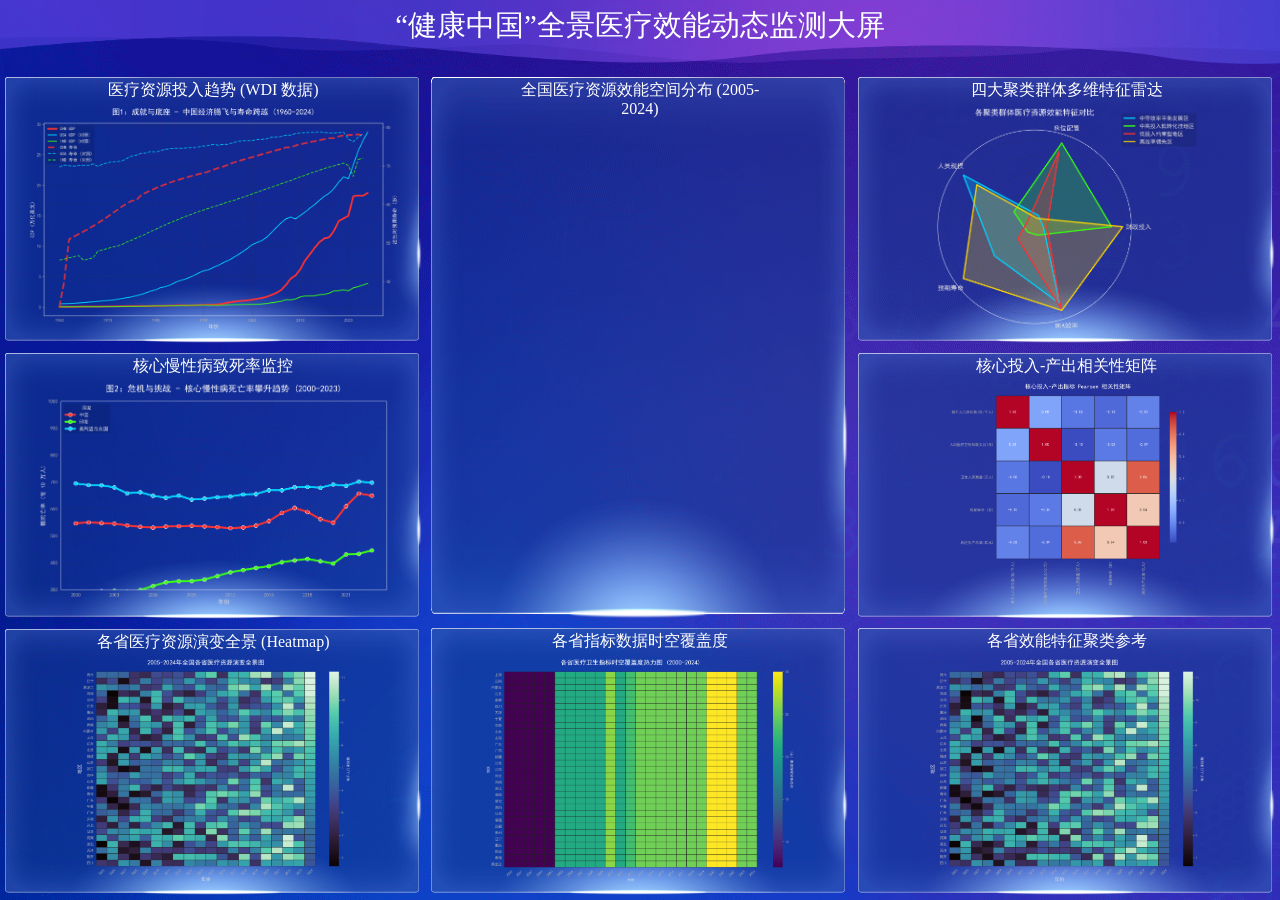
==== dashboard.html @ 5d28022f "Update dashboard.html" ====
<!DOCTYPE html>
<html>
<head>
    <meta charset="UTF-8">
    <link rel="stylesheet" href="style.css">
    <title>“健康中国”全景医疗效能动态监测大屏</title>
    <style>
        /* 增加全局样式，确保图片和地图在框内居中并自适应 */
        .chart {
            display: flex;
            justify-content: center;
            align-items: center;
            overflow: hidden;
        }
        .chart img {
            max-width: 95%;
            max-height: 95%;
            object-fit: contain;
        }
        iframe {
            width: 100%;
            height: 100%;
            border: none;
        }
    </style>
</head>
<body class="fill-parent"
	dg-chart-auto-resize="true"
	dg-chart-options="{title:{show:false},legend:{top:0},grid:{top:25}}"
	dg-chart-theme="{color:'#F0F0F0',actualBackgroundColor:'#33179d'}">

<div class="head">
    <div class="title"><label>“健康中国”全景医疗效能动态监测大屏</label></div>
</div>

<div class="content">
    <div class="layout layout-left-top">
		<div class="panel border-all">
			<div class="title"><label>医疗资源投入趋势 (WDI 数据)</label></div>
			<div class="chart">
                <img src="images/picture1_achievement_foundation_final.png" alt="资源投入趋势">
            </div>
			<div class="border-foot"></div>
		</div>
	</div>

    <div class="layout layout-left-center">
		<div class="panel border-all">
			<div class="title"><label>核心慢性病致死率监控</label></div>
			<div class="chart">
                <img src="images/picture2_final.png" alt="慢病监控">
            </div>
			<div class="border-foot"></div>
		</div>
	</div>

    <div class="layout layout-left-bottom">
		<div class="panel border-all">
			<div class="title"><label>各省医疗资源演变全景 (Heatmap)</label></div>
			<div class="chart">
                <img src="images/medical_resource_heatmap.png" alt="资源演变热力图">
            </div>
			<div class="border-foot"></div>
		</div>
	</div>
    
    <div class="layout layout-center-top">
		<div class="panel border-all">
			<div class="title"><label>全国医疗资源效能空间分布 (2005-2024)</label></div>
			<div class="chart" style="padding: 0;">
                <iframe src="Chart3_Dynamic_Resource_Map.html" scrolling="no"></iframe>
            </div>
			<div class="border-foot"></div>
		</div>
	</div>
    
    <div class="layout layout-center-bottom">
		<div class="panel border-all">
			<div class="title"><label>各省指标数据时空覆盖度</label></div>
			<div class="chart">
                <img src="images/Data_Availability_Heatmap.png" alt="数据覆盖度">
            </div>
			<div class="border-foot"></div>
		</div>
	</div>

    <div class="layout layout-right-top">
		<div class="panel border-all">
			<div class="title"><label>四大聚类群体多维特征雷达</label></div>
			<div class="chart">
                <img src="images/Chart5_cluster_radar_colored.png" alt="聚类特征雷达图">
            </div>
			<div class="border-foot"></div>
		</div>
	</div>

    <div class="layout layout-right-center">
		<div class="panel border-all">
			<div class="title"><label>核心投入-产出相关性矩阵</label></div>
			<div class="chart">
                <img src="images/Pearson_Correlation_Matrix.png" alt="相关性矩阵">
            </div>
			<div class="border-foot"></div>
		</div>
	</div>

    <div class="layout layout-right-bottom">
		<div class="panel border-all">
			<div class="title"><label>各省效能特征聚类参考</label></div>
			<div class="chart">
                <img src="images/medical_resource_heatmap.png" alt="区域预警参考">
            </div>
			<div class="border-foot"></div>
		</div>
	</div>
</div>

</body>
</html>
---- style.css ----
@charset "UTF-8";

.chart:empty{
	border: 1px dashed;
	box-sizing: border-box;
	-moz-box-sizing: border-box;
	-webkit-box-sizing: border-box;
	opacity: 0.3;
}
.chart:empty::after{
	content: "图表";
	position: absolute;
	top: 50%;
	left: 50%;
	margin-top: -1rem;
	margin-left: -1rem;
}

body{
	color: #FFF;
    background: url(images/bg.png);
    margin: 0 0;
    padding: 0 0;
}
.fill-parent{
	position: absolute;
	top: 0;
	right: 0;
	bottom: 0;
	left: 0;
}
.head{
    height: 4rem;
    background: url(images/t_header.png);
    background-size: 100% 100%;
}
.head .title{
	font-size: 1.8rem;
	text-align: center;
	padding-top: 0.2em;
}
.content{
	position: absolute;
	top: 4.5rem;
	right: 0;
	bottom: 0;
	left: 0;
}
.layout{
	position: absolute;
	width: 33.33%;
}
.layout-left-top{
	left: 0;
	top: 0;
	height: 33.33%;
}
.layout-left-center{
	left: 0;
	top: 33.33%;
	height: 33.33%;
}
.layout-left-bottom{
	left: 0;
	top: 66.66%;
	height: 33.33%;
}
.layout-center-top{
	top: 0;
	left: 33.33%;
	right: 66.6%;
	height: 66.6%;
}
.layout-center-bottom{
	top: 66.6%;
	left:33.33%;
	right: 66.6%;
	bottom: 0;
}
.layout-right-top{
	top: 0;
	right: 0;
	height: 33.3%;
}
.layout-right-center{
	top: 33.3%;
	right: 0;
	height: 33.3%;
}
.layout-right-bottom{
	top: 66.6%;
	right: 0;
	bottom: 0;
}
.panel{
	position: absolute;
	left: 0.3rem;
	top: 0.3rem;
	right: 0.3rem;
	bottom: 0.3em;
    background: url(images/t_bg.png);
    background-size: 100% 100%;
}
.panel.border-left-top:before,
.panel.border-all:before{
	/*
	position: absolute;
    width: 1rem;
    height: 1rem;
    content: "";
    border-top: 6px solid #4788fb;
    border-left: 6px solid #4788fb;
    left: -3px;
    top: -3px;
    */
}
.panel.border-right-top:after,
.panel.border-all:after{
	/*
	position: absolute;
    width: 1rem;
    height: 1rem;
    content: "";
    border-top: 6px solid #4788fb;
    border-right: 6px solid #4788fb;
    right: -3px;
    top: -3px;
    */
}
.panel.border-left-bottom .border-foot:before,
.panel.border-all .border-foot:before{
	/*
	position: absolute;
    width: 1rem;
    height: 1rem;
    content: "";
    border-bottom: 6px solid #4788fb;
    border-left: 6px solid #4788fb;
    left: -3px;
    bottom: -3px;
    */
}
.panel.border-right-bottom .border-foot:after,
.panel.border-all .border-foot:after{
	/*
	position: absolute;
    width: 1rem;
    height: 1rem;
    content: "";
    border-bottom: 6px solid #4788fb;
    border-right: 6px solid #4788fb;
    right: -3px;
    bottom: -3px;
    */
}
.panel > .title{
	position: absolute;
	top: 0.2rem;
	right: 20%;
	left: 20%;
	line-height: 1.2rem;
	font-size: 1rem;
    text-align: center;
    color: #fff;
}
.panel .chart{
	position: absolute;
	top: 1.4rem;
	right: 0.3rem;
	bottom: 0.3rem;
	left: 0.3rem;
}
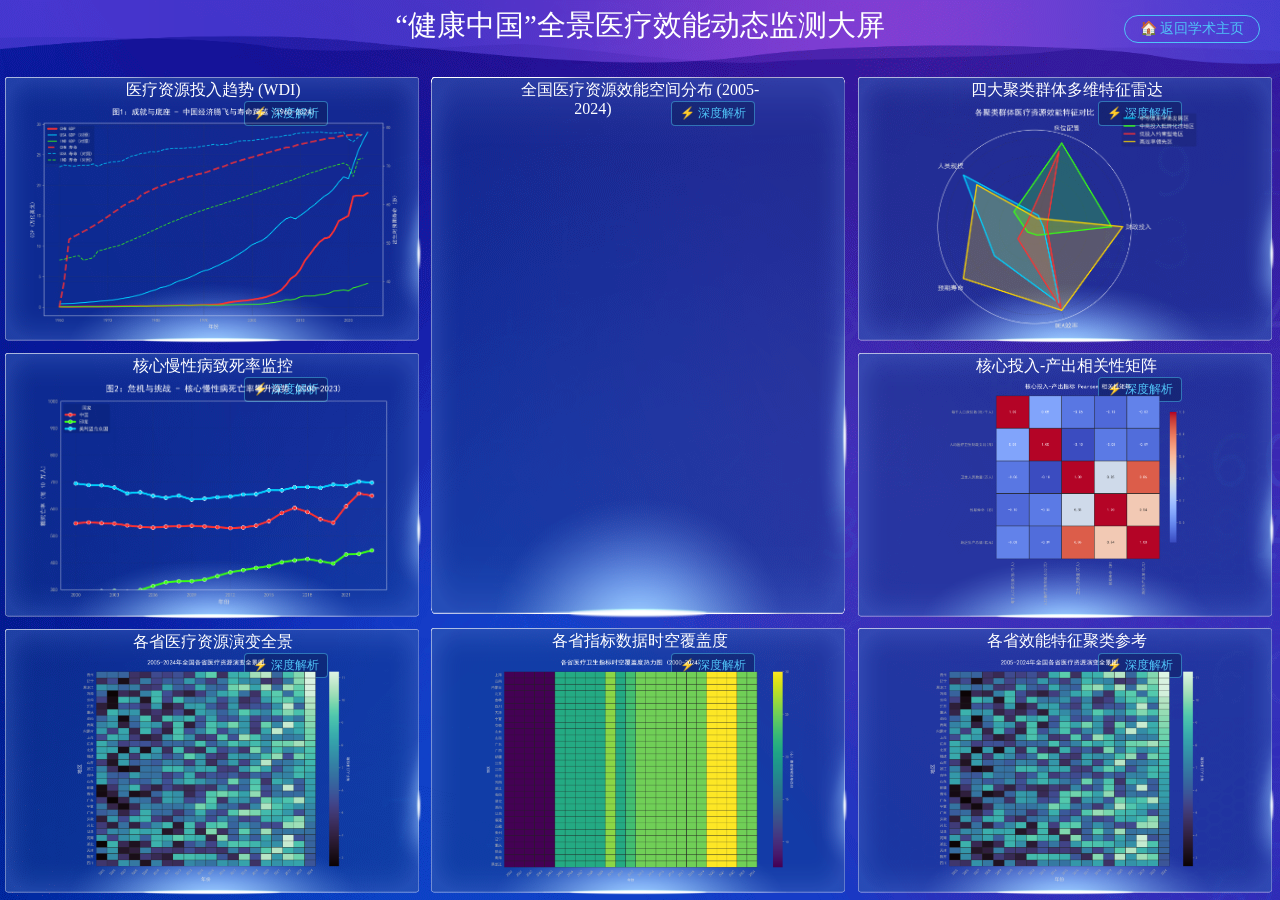
==== commit 7f7025f0: "Update dashboard.html" ====
--- a/dashboard.html
+++ b/dashboard.html
@@ -5,6 +5,16 @@
     <link rel="stylesheet" href="style.css">
     <title>“健康中国”全景医疗效能动态监测大屏</title>
     <style>
+        /* 隐藏网页默认滚动条，大屏录制更纯粹 */
+        ::-webkit-scrollbar {
+            width: 0px;
+            background: transparent;
+        }
+        body {
+            -ms-overflow-style: none;  /* IE and Edge */
+            scrollbar-width: none;  /* Firefox */
+        }
+
         /* 增加全局样式，确保图片和地图在框内居中并自适应 */
         .chart {
             display: flex;
@@ -21,6 +31,46 @@
             width: 100%;
             height: 100%;
             border: none;
+            outline: none;
+        }
+
+        /* 🌟 核心升级：大屏内部的下钻小按钮 */
+        .drill-btn {
+            float: right;
+            font-size: 12px;
+            color: #4fc3f7;
+            text-decoration: none;
+            border: 1px solid rgba(79, 195, 247, 0.5);
+            padding: 2px 8px;
+            border-radius: 4px;
+            background: rgba(11, 28, 87, 0.5);
+            transition: all 0.3s;
+            margin-top: 2px;
+            margin-right: 10px;
+        }
+        .drill-btn:hover {
+            background: #4fc3f7;
+            color: #0b1c57;
+            box-shadow: 0 0 10px #4fc3f7;
+        }
+
+        /* 右上角返回主页按钮 */
+        .home-btn {
+            position: absolute;
+            right: 20px;
+            top: 15px;
+            color: #4fc3f7;
+            text-decoration: none;
+            font-size: 14px;
+            border: 1px solid #4fc3f7;
+            padding: 4px 15px;
+            border-radius: 20px;
+            transition: 0.3s;
+        }
+        .home-btn:hover {
+            background: #4fc3f7;
+            color: #0b1c57;
+            box-shadow: 0 0 15px rgba(79, 195, 247, 0.6);
         }
     </style>
 </head>
@@ -30,13 +80,19 @@
 	dg-chart-theme="{color:'#F0F0F0',actualBackgroundColor:'#33179d'}">
 
 <div class="head">
-    <div class="title"><label>“健康中国”全景医疗效能动态监测大屏</label></div>
+    <div class="title">
+        <label>“健康中国”全景医疗效能动态监测大屏</label>
+        <a href="index.html" class="home-btn">🏠 返回学术主页</a>
+    </div>
 </div>
 
 <div class="content">
     <div class="layout layout-left-top">
 		<div class="panel border-all">
-			<div class="title"><label>医疗资源投入趋势 (WDI 数据)</label></div>
+			<div class="title">
+                <label>医疗资源投入趋势 (WDI)</label>
+                <a href="detail_1.html" class="drill-btn">⚡ 深度解析</a>
+            </div>
 			<div class="chart">
                 <img src="images/picture1_achievement_foundation_final.png" alt="资源投入趋势">
             </div>
@@ -46,7 +102,10 @@
 
     <div class="layout layout-left-center">
 		<div class="panel border-all">
-			<div class="title"><label>核心慢性病致死率监控</label></div>
+			<div class="title">
+                <label>核心慢性病致死率监控</label>
+                <a href="detail_2.html" class="drill-btn">⚡ 深度解析</a>
+            </div>
 			<div class="chart">
                 <img src="images/picture2_final.png" alt="慢病监控">
             </div>
@@ -56,7 +115,10 @@
 
     <div class="layout layout-left-bottom">
 		<div class="panel border-all">
-			<div class="title"><label>各省医疗资源演变全景 (Heatmap)</label></div>
+			<div class="title">
+                <label>各省医疗资源演变全景</label>
+                <a href="detail_3.html" class="drill-btn">⚡ 深度解析</a>
+            </div>
 			<div class="chart">
                 <img src="images/medical_resource_heatmap.png" alt="资源演变热力图">
             </div>
@@ -66,7 +128,10 @@
     
     <div class="layout layout-center-top">
 		<div class="panel border-all">
-			<div class="title"><label>全国医疗资源效能空间分布 (2005-2024)</label></div>
+			<div class="title">
+                <label>全国医疗资源效能空间分布 (2005-2024)</label>
+                <a href="detail_4.html" class="drill-btn">⚡ 深度解析</a>
+            </div>
 			<div class="chart" style="padding: 0;">
                 <iframe src="Chart3_Dynamic_Resource_Map.html" scrolling="no"></iframe>
             </div>
@@ -76,7 +141,10 @@
     
     <div class="layout layout-center-bottom">
 		<div class="panel border-all">
-			<div class="title"><label>各省指标数据时空覆盖度</label></div>
+			<div class="title">
+                <label>各省指标数据时空覆盖度</label>
+                <a href="detail_5.html" class="drill-btn">⚡ 深度解析</a>
+            </div>
 			<div class="chart">
                 <img src="images/Data_Availability_Heatmap.png" alt="数据覆盖度">
             </div>
@@ -86,7 +154,10 @@
 
     <div class="layout layout-right-top">
 		<div class="panel border-all">
-			<div class="title"><label>四大聚类群体多维特征雷达</label></div>
+			<div class="title">
+                <label>四大聚类群体多维特征雷达</label>
+                <a href="detail_6.html" class="drill-btn">⚡ 深度解析</a>
+            </div>
 			<div class="chart">
                 <img src="images/Chart5_cluster_radar_colored.png" alt="聚类特征雷达图">
             </div>
@@ -96,7 +167,10 @@
 
     <div class="layout layout-right-center">
 		<div class="panel border-all">
-			<div class="title"><label>核心投入-产出相关性矩阵</label></div>
+			<div class="title">
+                <label>核心投入-产出相关性矩阵</label>
+                <a href="detail_7.html" class="drill-btn">⚡ 深度解析</a>
+            </div>
 			<div class="chart">
                 <img src="images/Pearson_Correlation_Matrix.png" alt="相关性矩阵">
             </div>
@@ -106,7 +180,10 @@
 
     <div class="layout layout-right-bottom">
 		<div class="panel border-all">
-			<div class="title"><label>各省效能特征聚类参考</label></div>
+			<div class="title">
+                <label>各省效能特征聚类参考</label>
+                <a href="detail_8.html" class="drill-btn">⚡ 深度解析</a>
+            </div>
 			<div class="chart">
                 <img src="images/medical_resource_heatmap.png" alt="区域预警参考">
             </div>
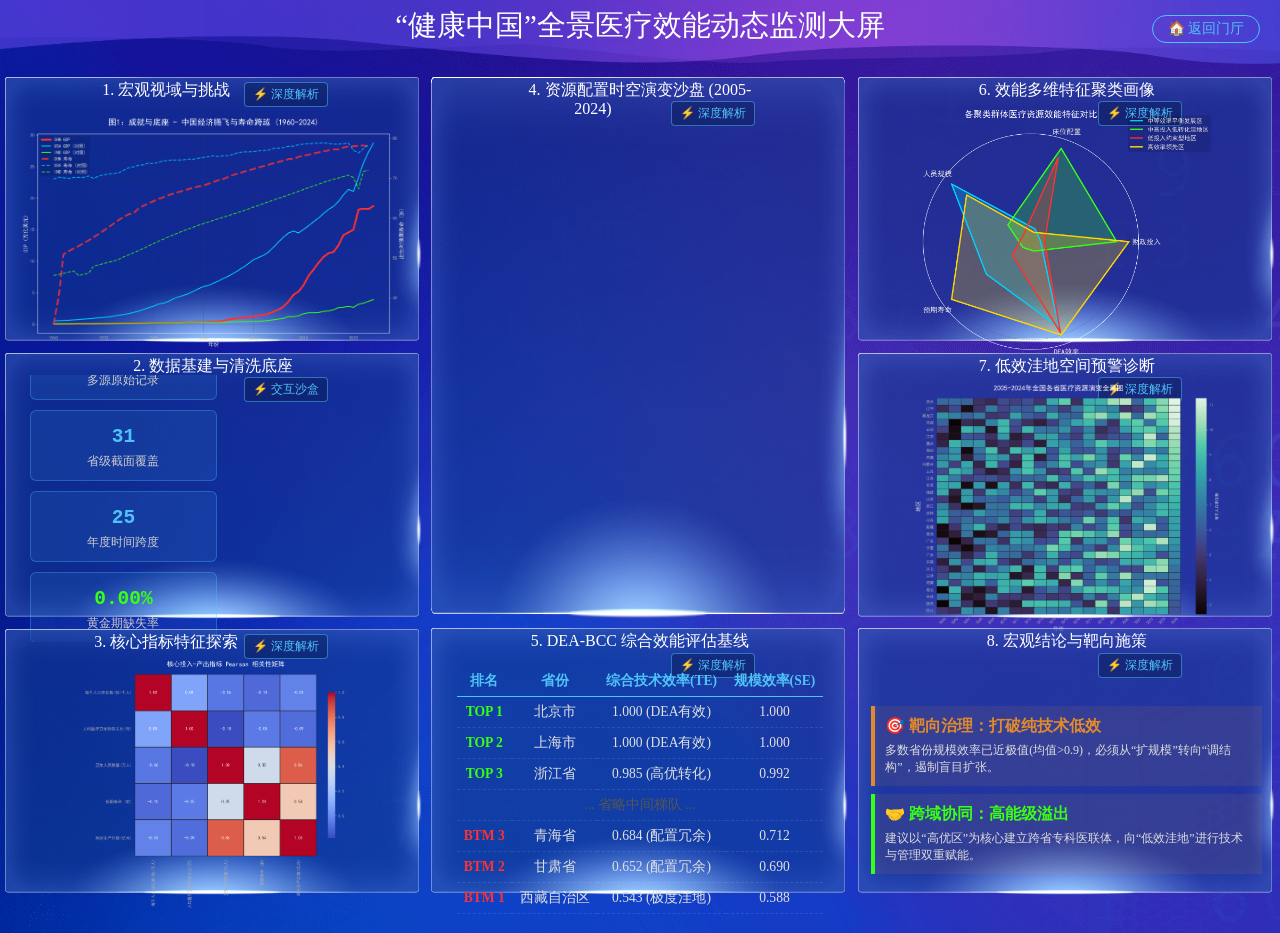
==== commit b12392fd: "Update dashboard.html" ====
--- a/dashboard.html
+++ b/dashboard.html
@@ -6,72 +6,39 @@
     <title>“健康中国”全景医疗效能动态监测大屏</title>
     <style>
         /* 隐藏网页默认滚动条，大屏录制更纯粹 */
-        ::-webkit-scrollbar {
-            width: 0px;
-            background: transparent;
-        }
-        body {
-            -ms-overflow-style: none;  /* IE and Edge */
-            scrollbar-width: none;  /* Firefox */
-        }
+        ::-webkit-scrollbar { width: 0px; background: transparent; }
+        body { -ms-overflow-style: none; scrollbar-width: none; }
 
         /* 增加全局样式，确保图片和地图在框内居中并自适应 */
-        .chart {
-            display: flex;
-            justify-content: center;
-            align-items: center;
-            overflow: hidden;
-        }
-        .chart img {
-            max-width: 95%;
-            max-height: 95%;
-            object-fit: contain;
-        }
-        iframe {
-            width: 100%;
-            height: 100%;
-            border: none;
-            outline: none;
-        }
+        .chart { display: flex; justify-content: center; align-items: center; overflow: hidden; height: 100%; flex-direction: column; }
+        .chart img { max-width: 95%; max-height: 95%; object-fit: contain; }
+        iframe { width: 100%; height: 100%; border: none; outline: none; }
 
-        /* 🌟 核心升级：大屏内部的下钻小按钮 */
-        .drill-btn {
-            float: right;
-            font-size: 12px;
-            color: #4fc3f7;
-            text-decoration: none;
-            border: 1px solid rgba(79, 195, 247, 0.5);
-            padding: 2px 8px;
-            border-radius: 4px;
-            background: rgba(11, 28, 87, 0.5);
-            transition: all 0.3s;
-            margin-top: 2px;
-            margin-right: 10px;
-        }
-        .drill-btn:hover {
-            background: #4fc3f7;
-            color: #0b1c57;
-            box-shadow: 0 0 10px #4fc3f7;
-        }
+        /* 大屏内部的下钻小按钮 */
+        .drill-btn { float: right; font-size: 12px; color: #4fc3f7; text-decoration: none; border: 1px solid rgba(79, 195, 247, 0.5); padding: 2px 8px; border-radius: 4px; background: rgba(11, 28, 87, 0.5); transition: all 0.3s; margin-top: 2px; margin-right: 10px; }
+        .drill-btn:hover { background: #4fc3f7; color: #0b1c57; box-shadow: 0 0 10px #4fc3f7; }
 
         /* 右上角返回主页按钮 */
-        .home-btn {
-            position: absolute;
-            right: 20px;
-            top: 15px;
-            color: #4fc3f7;
-            text-decoration: none;
-            font-size: 14px;
-            border: 1px solid #4fc3f7;
-            padding: 4px 15px;
-            border-radius: 20px;
-            transition: 0.3s;
-        }
-        .home-btn:hover {
-            background: #4fc3f7;
-            color: #0b1c57;
-            box-shadow: 0 0 15px rgba(79, 195, 247, 0.6);
-        }
+        .home-btn { position: absolute; right: 20px; top: 15px; color: #4fc3f7; text-decoration: none; font-size: 14px; border: 1px solid #4fc3f7; padding: 4px 15px; border-radius: 20px; transition: 0.3s; z-index: 999;}
+        .home-btn:hover { background: #4fc3f7; color: #0b1c57; box-shadow: 0 0 15px rgba(79, 195, 247, 0.6); }
+
+        /* 专属组件：数据基建看板 */
+        .data-stat-box { display: flex; flex-wrap: wrap; width: 90%; gap: 10px; justify-content: space-between;}
+        .data-stat-item { background: rgba(79, 195, 247, 0.1); border: 1px solid rgba(79, 195, 247, 0.3); border-radius: 6px; padding: 10px; text-align: center; width: 45%; }
+        .data-stat-item h3 { color: #4fc3f7; margin: 5px 0; font-size: 1.5em; font-family: monospace;}
+        .data-stat-item p { color: #ccc; font-size: 0.75em; margin: 0; }
+
+        /* 专属组件：DEA 效能排行榜单 */
+        .dea-table { width: 90%; border-collapse: collapse; font-size: 0.85em; color: #E0E0E0; text-align: center; }
+        .dea-table th { border-bottom: 1px solid #4fc3f7; color: #4fc3f7; padding: 6px; }
+        .dea-table td { padding: 6px; border-bottom: 1px dashed rgba(255,255,255,0.1); }
+        .rank-top { color: #39FF14; font-weight: bold; }
+        .rank-bottom { color: #FF3131; font-weight: bold; }
+
+        /* 专属组件：战略看板 */
+        .policy-card { background: rgba(226, 138, 43, 0.1); border-left: 4px solid #e28a2b; padding: 10px; margin-bottom: 8px; width: 90%; text-align: left; }
+        .policy-card h4 { color: #e28a2b; margin: 0 0 5px 0; font-size: 1em; }
+        .policy-card p { color: #ddd; font-size: 0.75em; margin: 0; }
     </style>
 </head>
 <body class="fill-parent"
@@ -82,7 +49,7 @@
 <div class="head">
     <div class="title">
         <label>“健康中国”全景医疗效能动态监测大屏</label>
-        <a href="index.html" class="home-btn">🏠 返回学术主页</a>
+        <a href="index.html" class="home-btn">🏠 返回门厅</a>
     </div>
 </div>
 
@@ -90,12 +57,10 @@
     <div class="layout layout-left-top">
 		<div class="panel border-all">
 			<div class="title">
-                <label>医疗资源投入趋势 (WDI)</label>
+                <label>1. 宏观视域与挑战</label>
                 <a href="detail_1.html" class="drill-btn">⚡ 深度解析</a>
             </div>
-			<div class="chart">
-                <img src="images/picture1_achievement_foundation_final.png" alt="资源投入趋势">
-            </div>
+			<div class="chart"><img src="images/picture1_achievement_foundation_final.png" alt="宏观视域"></div>
 			<div class="border-foot"></div>
 		</div>
 	</div>
@@ -103,11 +68,17 @@
     <div class="layout layout-left-center">
 		<div class="panel border-all">
 			<div class="title">
-                <label>核心慢性病致死率监控</label>
-                <a href="detail_2.html" class="drill-btn">⚡ 深度解析</a>
+                <label>2. 数据基建与清洗底座</label>
+                <a href="detail_2.html" class="drill-btn">⚡ 交互沙盒</a>
             </div>
 			<div class="chart">
-                <img src="images/picture2_final.png" alt="慢病监控">
+                <div class="data-stat-box">
+                    <div class="data-stat-item"><h3>150,000+</h3><p>多源原始记录</p></div>
+                    <div class="data-stat-item"><h3>31</h3><p>省级截面覆盖</p></div>
+                    <div class="data-stat-item"><h3>25</h3><p>年度时间跨度</p></div>
+                    <div class="data-stat-item"><h3 style="color:#39FF14;">0.00%</h3><p>黄金期缺失率</p></div>
+                </div>
+                <p style="color:gray; font-size: 0.75em; margin-top: 15px;">核心算法: Regex正则脱水 / FFILL向后结转</p>
             </div>
 			<div class="border-foot"></div>
 		</div>
@@ -116,12 +87,10 @@
     <div class="layout layout-left-bottom">
 		<div class="panel border-all">
 			<div class="title">
-                <label>各省医疗资源演变全景</label>
+                <label>3. 核心指标特征探索</label>
                 <a href="detail_3.html" class="drill-btn">⚡ 深度解析</a>
             </div>
-			<div class="chart">
-                <img src="images/medical_resource_heatmap.png" alt="资源演变热力图">
-            </div>
+			<div class="chart"><img src="images/Pearson_Correlation_Matrix.png" alt="特征探索"></div>
 			<div class="border-foot"></div>
 		</div>
 	</div>
@@ -129,7 +98,7 @@
     <div class="layout layout-center-top">
 		<div class="panel border-all">
 			<div class="title">
-                <label>全国医疗资源效能空间分布 (2005-2024)</label>
+                <label>4. 资源配置时空演变沙盘 (2005-2024)</label>
                 <a href="detail_4.html" class="drill-btn">⚡ 深度解析</a>
             </div>
 			<div class="chart" style="padding: 0;">
@@ -142,11 +111,20 @@
     <div class="layout layout-center-bottom">
 		<div class="panel border-all">
 			<div class="title">
-                <label>各省指标数据时空覆盖度</label>
+                <label>5. DEA-BCC 综合效能评估基线</label>
                 <a href="detail_5.html" class="drill-btn">⚡ 深度解析</a>
             </div>
-			<div class="chart">
-                <img src="images/Data_Availability_Heatmap.png" alt="数据覆盖度">
+			<div class="chart" style="justify-content: flex-start; padding-top: 15px;">
+                <table class="dea-table">
+                    <tr><th>排名</th><th>省份</th><th>综合技术效率(TE)</th><th>规模效率(SE)</th></tr>
+                    <tr><td class="rank-top">TOP 1</td><td>北京市</td><td>1.000 (DEA有效)</td><td>1.000</td></tr>
+                    <tr><td class="rank-top">TOP 2</td><td>上海市</td><td>1.000 (DEA有效)</td><td>1.000</td></tr>
+                    <tr><td class="rank-top">TOP 3</td><td>浙江省</td><td>0.985 (高优转化)</td><td>0.992</td></tr>
+                    <tr><td colspan="4" style="color:#555;">... 省略中间梯队 ...</td></tr>
+                    <tr><td class="rank-bottom">BTM 3</td><td>青海省</td><td>0.684 (配置冗余)</td><td>0.712</td></tr>
+                    <tr><td class="rank-bottom">BTM 2</td><td>甘肃省</td><td>0.652 (配置冗余)</td><td>0.690</td></tr>
+                    <tr><td class="rank-bottom">BTM 1</td><td>西藏自治区</td><td>0.543 (极度洼地)</td><td>0.588</td></tr>
+                </table>
             </div>
 			<div class="border-foot"></div>
 		</div>
@@ -155,12 +133,10 @@
     <div class="layout layout-right-top">
 		<div class="panel border-all">
 			<div class="title">
-                <label>四大聚类群体多维特征雷达</label>
+                <label>6. 效能多维特征聚类画像</label>
                 <a href="detail_6.html" class="drill-btn">⚡ 深度解析</a>
             </div>
-			<div class="chart">
-                <img src="images/Chart5_cluster_radar_colored.png" alt="聚类特征雷达图">
-            </div>
+			<div class="chart"><img src="images/Chart5_cluster_radar_colored.png" alt="多维特征雷达"></div>
 			<div class="border-foot"></div>
 		</div>
 	</div>
@@ -168,12 +144,10 @@
     <div class="layout layout-right-center">
 		<div class="panel border-all">
 			<div class="title">
-                <label>核心投入-产出相关性矩阵</label>
+                <label>7. 低效洼地空间预警诊断</label>
                 <a href="detail_7.html" class="drill-btn">⚡ 深度解析</a>
             </div>
-			<div class="chart">
-                <img src="images/Pearson_Correlation_Matrix.png" alt="相关性矩阵">
-            </div>
+			<div class="chart"><img src="images/medical_resource_heatmap.png" alt="效能洼地预警"></div>
 			<div class="border-foot"></div>
 		</div>
 	</div>
@@ -181,11 +155,18 @@
     <div class="layout layout-right-bottom">
 		<div class="panel border-all">
 			<div class="title">
-                <label>各省效能特征聚类参考</label>
+                <label>8. 宏观结论与靶向施策</label>
                 <a href="detail_8.html" class="drill-btn">⚡ 深度解析</a>
             </div>
-			<div class="chart">
-                <img src="images/medical_resource_heatmap.png" alt="区域预警参考">
+			<div class="chart" style="padding-top: 10px;">
+                <div class="policy-card">
+                    <h4>🎯 靶向治理：打破纯技术低效</h4>
+                    <p>多数省份规模效率已近极值(均值>0.9)，必须从“扩规模”转向“调结构”，遏制盲目扩张。</p>
+                </div>
+                <div class="policy-card" style="border-left-color: #39FF14;">
+                    <h4 style="color: #39FF14;">🤝 跨域协同：高能级溢出</h4>
+                    <p>建议以“高优区”为核心建立跨省专科医联体，向“低效洼地”进行技术与管理双重赋能。</p>
+                </div>
             </div>
 			<div class="border-foot"></div>
 		</div>
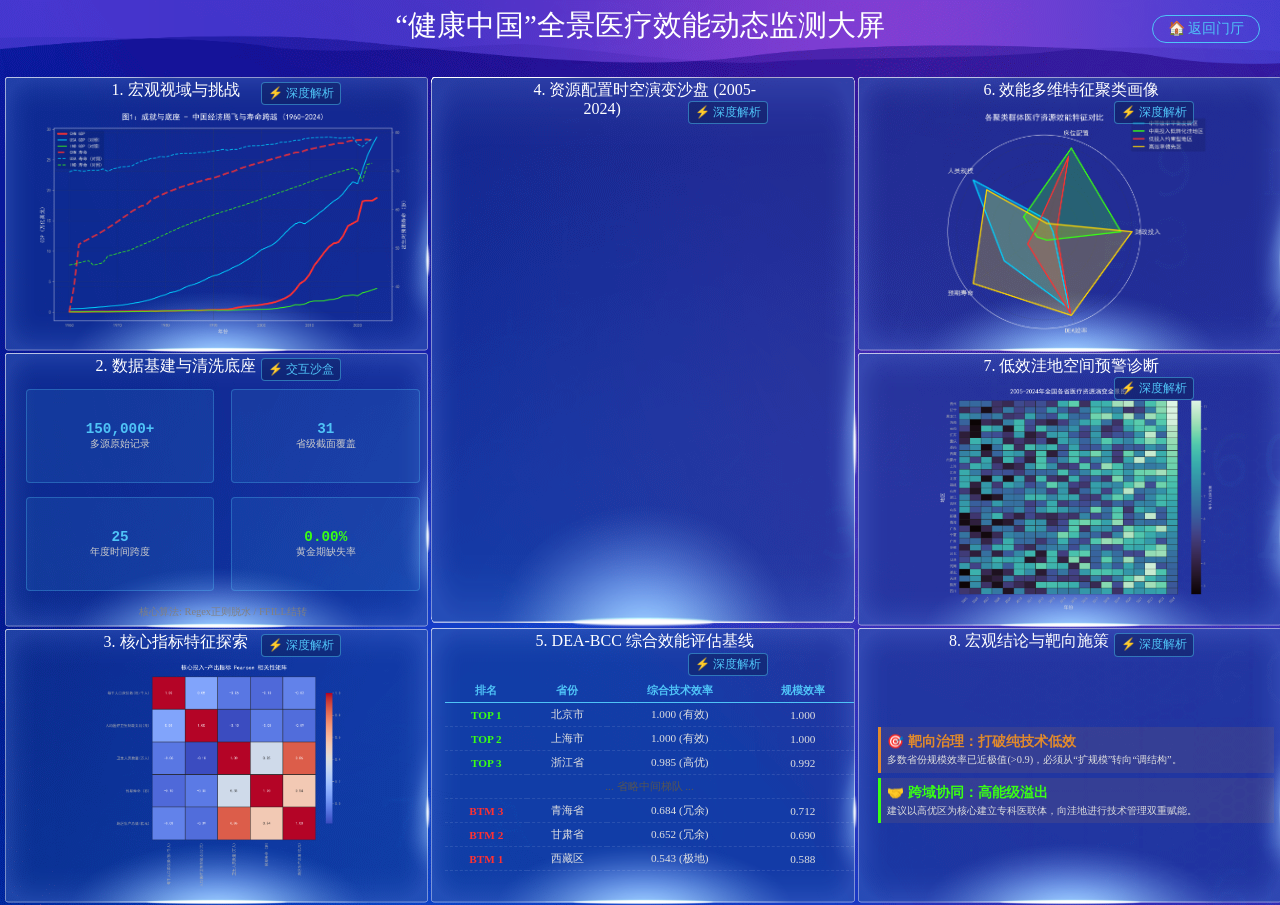
==== commit dc037dea: "Update dashboard.html" ====
--- a/dashboard.html
+++ b/dashboard.html
@@ -9,36 +9,70 @@
         ::-webkit-scrollbar { width: 0px; background: transparent; }
         body { -ms-overflow-style: none; scrollbar-width: none; }
 
-        /* 增加全局样式，确保图片和地图在框内居中并自适应 */
-        .chart { display: flex; justify-content: center; align-items: center; overflow: hidden; height: 100%; flex-direction: column; }
-        .chart img { max-width: 95%; max-height: 95%; object-fit: contain; }
-        iframe { width: 100%; height: 100%; border: none; outline: none; }
+        /* 🌟 核心修复1：强制锁定所有面板，绝对禁止溢出 */
+        .panel {
+            display: flex;
+            flex-direction: column;
+            height: 100%;
+            width: 100%;
+            overflow: hidden; 
+            box-sizing: border-box;
+        }
+        .title {
+            flex-shrink: 0; /* 保护标题不被挤压 */
+            z-index: 10;
+        }
+        /* 🌟 核心修复2：图表容器自适应剩余空间 */
+        .chart {
+            flex: 1; 
+            width: 100%;
+            display: flex;
+            flex-direction: column;
+            justify-content: center;
+            align-items: center;
+            overflow: hidden; /* 裁剪所有越界内容 */
+            padding: 5px !important; /* 缩小内边距留出空间 */
+            box-sizing: border-box;
+        }
+        .chart img {
+            max-width: 95%;
+            max-height: 95%;
+            object-fit: contain;
+        }
+        /* 🌟 核心修复3：强行把地图 iframe 锁死在框内 */
+        iframe {
+            display: block;
+            width: 100%;
+            height: 100%;
+            border: none;
+            outline: none;
+        }
 
         /* 大屏内部的下钻小按钮 */
-        .drill-btn { float: right; font-size: 12px; color: #4fc3f7; text-decoration: none; border: 1px solid rgba(79, 195, 247, 0.5); padding: 2px 8px; border-radius: 4px; background: rgba(11, 28, 87, 0.5); transition: all 0.3s; margin-top: 2px; margin-right: 10px; }
+        .drill-btn { float: right; font-size: 12px; color: #4fc3f7; text-decoration: none; border: 1px solid rgba(79, 195, 247, 0.5); padding: 1px 6px; border-radius: 4px; background: rgba(11, 28, 87, 0.5); transition: all 0.3s; margin-top: 2px; margin-right: 5px; }
         .drill-btn:hover { background: #4fc3f7; color: #0b1c57; box-shadow: 0 0 10px #4fc3f7; }
 
         /* 右上角返回主页按钮 */
         .home-btn { position: absolute; right: 20px; top: 15px; color: #4fc3f7; text-decoration: none; font-size: 14px; border: 1px solid #4fc3f7; padding: 4px 15px; border-radius: 20px; transition: 0.3s; z-index: 999;}
         .home-btn:hover { background: #4fc3f7; color: #0b1c57; box-shadow: 0 0 15px rgba(79, 195, 247, 0.6); }
 
-        /* 专属组件：数据基建看板 */
-        .data-stat-box { display: flex; flex-wrap: wrap; width: 90%; gap: 10px; justify-content: space-between;}
-        .data-stat-item { background: rgba(79, 195, 247, 0.1); border: 1px solid rgba(79, 195, 247, 0.3); border-radius: 6px; padding: 10px; text-align: center; width: 45%; }
-        .data-stat-item h3 { color: #4fc3f7; margin: 5px 0; font-size: 1.5em; font-family: monospace;}
-        .data-stat-item p { color: #ccc; font-size: 0.75em; margin: 0; }
-
-        /* 专属组件：DEA 效能排行榜单 */
-        .dea-table { width: 90%; border-collapse: collapse; font-size: 0.85em; color: #E0E0E0; text-align: center; }
-        .dea-table th { border-bottom: 1px solid #4fc3f7; color: #4fc3f7; padding: 6px; }
-        .dea-table td { padding: 6px; border-bottom: 1px dashed rgba(255,255,255,0.1); }
+        /* 🌟 修复模块2：按比例缩小数据看板 */
+        .data-stat-box { display: flex; flex-wrap: wrap; width: 100%; height: 100%; gap: 5px; justify-content: space-around; align-items: center; padding: 5px; box-sizing: border-box;}
+        .data-stat-item { background: rgba(79, 195, 247, 0.1); border: 1px solid rgba(79, 195, 247, 0.3); border-radius: 4px; padding: 2px; text-align: center; width: 45%; height: 42%; display: flex; flex-direction: column; justify-content: center; }
+        .data-stat-item h3 { color: #4fc3f7; margin: 0; font-size: 1.1em; font-family: monospace;}
+        .data-stat-item p { color: #ccc; font-size: 0.65em; margin: 0; }
+
+        /* 🌟 修复模块5：按比例缩小 DEA 排行榜单 */
+        .dea-table { width: 98%; border-collapse: collapse; font-size: 0.7em; color: #E0E0E0; text-align: center; margin-top: 0; }
+        .dea-table th { border-bottom: 1px solid #4fc3f7; color: #4fc3f7; padding: 4px; }
+        .dea-table td { padding: 4px; border-bottom: 1px dashed rgba(255,255,255,0.1); }
         .rank-top { color: #39FF14; font-weight: bold; }
         .rank-bottom { color: #FF3131; font-weight: bold; }
 
-        /* 专属组件：战略看板 */
-        .policy-card { background: rgba(226, 138, 43, 0.1); border-left: 4px solid #e28a2b; padding: 10px; margin-bottom: 8px; width: 90%; text-align: left; }
-        .policy-card h4 { color: #e28a2b; margin: 0 0 5px 0; font-size: 1em; }
-        .policy-card p { color: #ddd; font-size: 0.75em; margin: 0; }
+        /* 🌟 修复模块8：缩小战略看板避免溢出 */
+        .policy-card { background: rgba(226, 138, 43, 0.1); border-left: 3px solid #e28a2b; padding: 6px; margin-bottom: 5px; width: 95%; text-align: left; box-sizing: border-box;}
+        .policy-card h4 { color: #e28a2b; margin: 0 0 3px 0; font-size: 0.85em; }
+        .policy-card p { color: #ddd; font-size: 0.65em; margin: 0; line-height: 1.2; }
     </style>
 </head>
 <body class="fill-parent"
@@ -78,7 +112,7 @@
                     <div class="data-stat-item"><h3>25</h3><p>年度时间跨度</p></div>
                     <div class="data-stat-item"><h3 style="color:#39FF14;">0.00%</h3><p>黄金期缺失率</p></div>
                 </div>
-                <p style="color:gray; font-size: 0.75em; margin-top: 15px;">核心算法: Regex正则脱水 / FFILL向后结转</p>
+                <p style="color:gray; font-size: 0.65em; margin-top: 5px; margin-bottom: 0;">核心算法: Regex正则脱水 / FFILL结转</p>
             </div>
 			<div class="border-foot"></div>
 		</div>
@@ -101,7 +135,7 @@
                 <label>4. 资源配置时空演变沙盘 (2005-2024)</label>
                 <a href="detail_4.html" class="drill-btn">⚡ 深度解析</a>
             </div>
-			<div class="chart" style="padding: 0;">
+			<div class="chart" style="padding: 0 !important;">
                 <iframe src="Chart3_Dynamic_Resource_Map.html" scrolling="no"></iframe>
             </div>
 			<div class="border-foot"></div>
@@ -114,16 +148,16 @@
                 <label>5. DEA-BCC 综合效能评估基线</label>
                 <a href="detail_5.html" class="drill-btn">⚡ 深度解析</a>
             </div>
-			<div class="chart" style="justify-content: flex-start; padding-top: 15px;">
+			<div class="chart">
                 <table class="dea-table">
-                    <tr><th>排名</th><th>省份</th><th>综合技术效率(TE)</th><th>规模效率(SE)</th></tr>
-                    <tr><td class="rank-top">TOP 1</td><td>北京市</td><td>1.000 (DEA有效)</td><td>1.000</td></tr>
-                    <tr><td class="rank-top">TOP 2</td><td>上海市</td><td>1.000 (DEA有效)</td><td>1.000</td></tr>
-                    <tr><td class="rank-top">TOP 3</td><td>浙江省</td><td>0.985 (高优转化)</td><td>0.992</td></tr>
+                    <tr><th>排名</th><th>省份</th><th>综合技术效率</th><th>规模效率</th></tr>
+                    <tr><td class="rank-top">TOP 1</td><td>北京市</td><td>1.000 (有效)</td><td>1.000</td></tr>
+                    <tr><td class="rank-top">TOP 2</td><td>上海市</td><td>1.000 (有效)</td><td>1.000</td></tr>
+                    <tr><td class="rank-top">TOP 3</td><td>浙江省</td><td>0.985 (高优)</td><td>0.992</td></tr>
                     <tr><td colspan="4" style="color:#555;">... 省略中间梯队 ...</td></tr>
-                    <tr><td class="rank-bottom">BTM 3</td><td>青海省</td><td>0.684 (配置冗余)</td><td>0.712</td></tr>
-                    <tr><td class="rank-bottom">BTM 2</td><td>甘肃省</td><td>0.652 (配置冗余)</td><td>0.690</td></tr>
-                    <tr><td class="rank-bottom">BTM 1</td><td>西藏自治区</td><td>0.543 (极度洼地)</td><td>0.588</td></tr>
+                    <tr><td class="rank-bottom">BTM 3</td><td>青海省</td><td>0.684 (冗余)</td><td>0.712</td></tr>
+                    <tr><td class="rank-bottom">BTM 2</td><td>甘肃省</td><td>0.652 (冗余)</td><td>0.690</td></tr>
+                    <tr><td class="rank-bottom">BTM 1</td><td>西藏区</td><td>0.543 (极地)</td><td>0.588</td></tr>
                 </table>
             </div>
 			<div class="border-foot"></div>
@@ -158,14 +192,14 @@
                 <label>8. 宏观结论与靶向施策</label>
                 <a href="detail_8.html" class="drill-btn">⚡ 深度解析</a>
             </div>
-			<div class="chart" style="padding-top: 10px;">
+			<div class="chart">
                 <div class="policy-card">
                     <h4>🎯 靶向治理：打破纯技术低效</h4>
-                    <p>多数省份规模效率已近极值(均值>0.9)，必须从“扩规模”转向“调结构”，遏制盲目扩张。</p>
+                    <p>多数省份规模效率已近极值(>0.9)，必须从“扩规模”转向“调结构”。</p>
                 </div>
-                <div class="policy-card" style="border-left-color: #39FF14;">
+                <div class="policy-card" style="border-left-color: #39FF14; margin-bottom: 0;">
                     <h4 style="color: #39FF14;">🤝 跨域协同：高能级溢出</h4>
-                    <p>建议以“高优区”为核心建立跨省专科医联体，向“低效洼地”进行技术与管理双重赋能。</p>
+                    <p>建议以高优区为核心建立专科医联体，向洼地进行技术管理双重赋能。</p>
                 </div>
             </div>
 			<div class="border-foot"></div>
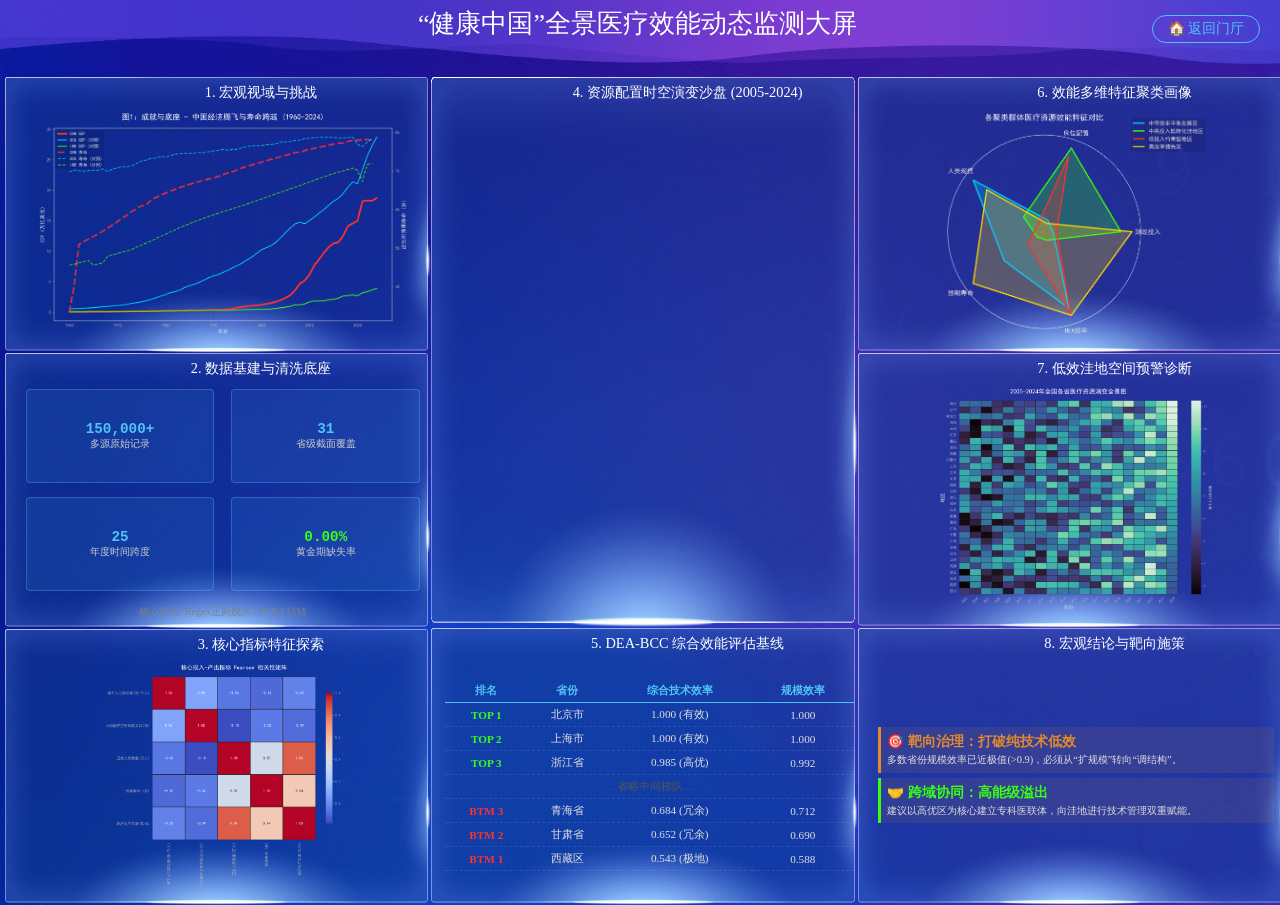
==== commit 8939aa15: "Update dashboard.html" ====
--- a/dashboard.html
+++ b/dashboard.html
@@ -9,7 +9,7 @@
         ::-webkit-scrollbar { width: 0px; background: transparent; }
         body { -ms-overflow-style: none; scrollbar-width: none; }
 
-        /* 🌟 核心修复1：强制锁定所有面板，绝对禁止溢出 */
+        /* 强制锁定所有面板，绝对禁止溢出 */
         .panel {
             display: flex;
             flex-direction: column;
@@ -18,11 +18,27 @@
             overflow: hidden; 
             box-sizing: border-box;
         }
+        
+        /* 🌟 核心修复：强制标题栏单行显示，绝不换行重叠 */
         .title {
-            flex-shrink: 0; /* 保护标题不被挤压 */
+            flex-shrink: 0; 
             z-index: 10;
-        }
-        /* 🌟 核心修复2：图表容器自适应剩余空间 */
+            display: flex;
+            justify-content: space-between; /* 标题靠左，按钮靠右 */
+            align-items: center; /* 垂直居中 */
+            width: 100%;
+            box-sizing: border-box;
+            padding-right: 5px;
+        }
+        .title label {
+            font-size: 0.9em; /* 稍微缩小一点标题字号 */
+            white-space: nowrap; /* 强制标题不换行 */
+            overflow: hidden;
+            text-overflow: ellipsis; /* 如果实在太长就显示省略号 */
+            flex: 1;
+        }
+
+        /* 图表容器自适应剩余空间 */
         .chart {
             flex: 1; 
             width: 100%;
@@ -30,8 +46,8 @@
             flex-direction: column;
             justify-content: center;
             align-items: center;
-            overflow: hidden; /* 裁剪所有越界内容 */
-            padding: 5px !important; /* 缩小内边距留出空间 */
+            overflow: hidden; 
+            padding: 5px !important; 
             box-sizing: border-box;
         }
         .chart img {
@@ -39,7 +55,7 @@
             max-height: 95%;
             object-fit: contain;
         }
-        /* 🌟 核心修复3：强行把地图 iframe 锁死在框内 */
+        /* 强行把地图 iframe 锁死在框内 */
         iframe {
             display: block;
             width: 100%;
@@ -48,28 +64,40 @@
             outline: none;
         }
 
-        /* 大屏内部的下钻小按钮 */
-        .drill-btn { float: right; font-size: 12px; color: #4fc3f7; text-decoration: none; border: 1px solid rgba(79, 195, 247, 0.5); padding: 1px 6px; border-radius: 4px; background: rgba(11, 28, 87, 0.5); transition: all 0.3s; margin-top: 2px; margin-right: 5px; }
+        /* 🌟 核心修复：下钻小按钮样式更新 */
+        .drill-btn { 
+            flex-shrink: 0; /* 绝对不允许按钮被挤压变形 */
+            white-space: nowrap; /* 绝对不允许按钮文字换行 */
+            font-size: 11px; 
+            color: #4fc3f7; 
+            text-decoration: none; 
+            border: 1px solid rgba(79, 195, 247, 0.5); 
+            padding: 2px 6px; 
+            border-radius: 4px; 
+            background: rgba(11, 28, 87, 0.5); 
+            transition: all 0.3s; 
+            margin-left: 5px; /* 和左边标题拉开一点距离 */
+        }
         .drill-btn:hover { background: #4fc3f7; color: #0b1c57; box-shadow: 0 0 10px #4fc3f7; }
 
         /* 右上角返回主页按钮 */
         .home-btn { position: absolute; right: 20px; top: 15px; color: #4fc3f7; text-decoration: none; font-size: 14px; border: 1px solid #4fc3f7; padding: 4px 15px; border-radius: 20px; transition: 0.3s; z-index: 999;}
         .home-btn:hover { background: #4fc3f7; color: #0b1c57; box-shadow: 0 0 15px rgba(79, 195, 247, 0.6); }
 
-        /* 🌟 修复模块2：按比例缩小数据看板 */
+        /* 修复模块2：按比例缩小数据看板 */
         .data-stat-box { display: flex; flex-wrap: wrap; width: 100%; height: 100%; gap: 5px; justify-content: space-around; align-items: center; padding: 5px; box-sizing: border-box;}
         .data-stat-item { background: rgba(79, 195, 247, 0.1); border: 1px solid rgba(79, 195, 247, 0.3); border-radius: 4px; padding: 2px; text-align: center; width: 45%; height: 42%; display: flex; flex-direction: column; justify-content: center; }
         .data-stat-item h3 { color: #4fc3f7; margin: 0; font-size: 1.1em; font-family: monospace;}
         .data-stat-item p { color: #ccc; font-size: 0.65em; margin: 0; }
 
-        /* 🌟 修复模块5：按比例缩小 DEA 排行榜单 */
+        /* 修复模块5：按比例缩小 DEA 排行榜单 */
         .dea-table { width: 98%; border-collapse: collapse; font-size: 0.7em; color: #E0E0E0; text-align: center; margin-top: 0; }
         .dea-table th { border-bottom: 1px solid #4fc3f7; color: #4fc3f7; padding: 4px; }
         .dea-table td { padding: 4px; border-bottom: 1px dashed rgba(255,255,255,0.1); }
         .rank-top { color: #39FF14; font-weight: bold; }
         .rank-bottom { color: #FF3131; font-weight: bold; }
 
-        /* 🌟 修复模块8：缩小战略看板避免溢出 */
+        /* 修复模块8：缩小战略看板避免溢出 */
         .policy-card { background: rgba(226, 138, 43, 0.1); border-left: 3px solid #e28a2b; padding: 6px; margin-bottom: 5px; width: 95%; text-align: left; box-sizing: border-box;}
         .policy-card h4 { color: #e28a2b; margin: 0 0 3px 0; font-size: 0.85em; }
         .policy-card p { color: #ddd; font-size: 0.65em; margin: 0; line-height: 1.2; }
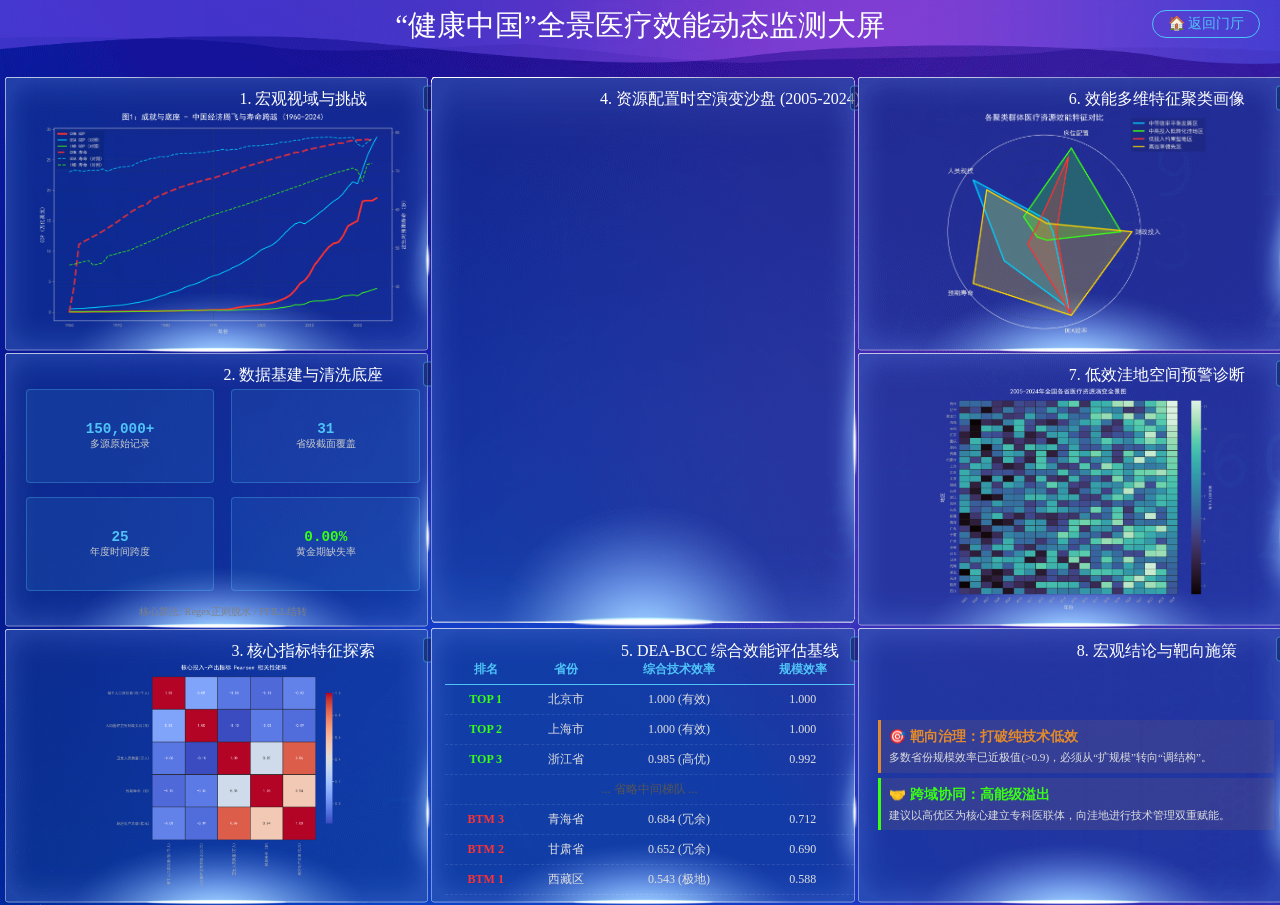
==== commit c5920249: "Update dashboard.html" ====
--- a/dashboard.html
+++ b/dashboard.html
@@ -19,24 +19,62 @@
             box-sizing: border-box;
         }
         
-        /* 🌟 核心修复：强制标题栏单行显示，绝不换行重叠 */
+        /* 🌟 终极修复：标题绝对居中，为按钮提供定位基准 */
         .title {
+            position: relative; /* 核心：让按钮知道以谁为基准靠右 */
+            text-align: center; /* 核心：让标题文字永远居中 */
             flex-shrink: 0; 
             z-index: 10;
-            display: flex;
-            justify-content: space-between; /* 标题靠左，按钮靠右 */
-            align-items: center; /* 垂直居中 */
             width: 100%;
             box-sizing: border-box;
-            padding-right: 5px;
+            padding: 8px 0; /* 留出呼吸空间 */
         }
         .title label {
-            font-size: 0.9em; /* 稍微缩小一点标题字号 */
-            white-space: nowrap; /* 强制标题不换行 */
+            display: inline-block;
+            white-space: nowrap; 
             overflow: hidden;
-            text-overflow: ellipsis; /* 如果实在太长就显示省略号 */
-            flex: 1;
-        }
+            text-overflow: ellipsis; 
+            max-width: 70%; /* 防止文字太长盖住按钮 */
+            vertical-align: middle;
+            margin: 0;
+            line-height: 1;
+        }
+
+        /* 🌟 终极修复：下钻按钮绝对定位钉在右侧 */
+        .drill-btn { 
+            position: absolute;
+            right: 15px; /* 距离右侧的固定距离 */
+            top: 50%;
+            transform: translateY(-50%); /* 无论标题多高，永远垂直居中 */
+            font-size: 11px; 
+            color: #4fc3f7; 
+            text-decoration: none; 
+            border: 1px solid rgba(79, 195, 247, 0.5); 
+            padding: 2px 8px; 
+            border-radius: 4px; 
+            background: rgba(11, 28, 87, 0.5); 
+            transition: all 0.3s; 
+            white-space: nowrap;
+            z-index: 20;
+        }
+        .drill-btn:hover { background: #4fc3f7; color: #0b1c57; box-shadow: 0 0 10px #4fc3f7; }
+
+        /* 右上角返回主页按钮（也改用垂直居中算法） */
+        .home-btn { 
+            position: absolute; 
+            right: 20px; 
+            top: 50%; 
+            transform: translateY(-50%);
+            color: #4fc3f7; 
+            text-decoration: none; 
+            font-size: 14px; 
+            border: 1px solid #4fc3f7; 
+            padding: 4px 15px; 
+            border-radius: 20px; 
+            transition: 0.3s; 
+            z-index: 999;
+        }
+        .home-btn:hover { background: #4fc3f7; color: #0b1c57; box-shadow: 0 0 15px rgba(79, 195, 247, 0.6); }
 
         /* 图表容器自适应剩余空间 */
         .chart {
@@ -55,7 +93,6 @@
             max-height: 95%;
             object-fit: contain;
         }
-        /* 强行把地图 iframe 锁死在框内 */
         iframe {
             display: block;
             width: 100%;
@@ -63,26 +100,6 @@
             border: none;
             outline: none;
         }
-
-        /* 🌟 核心修复：下钻小按钮样式更新 */
-        .drill-btn { 
-            flex-shrink: 0; /* 绝对不允许按钮被挤压变形 */
-            white-space: nowrap; /* 绝对不允许按钮文字换行 */
-            font-size: 11px; 
-            color: #4fc3f7; 
-            text-decoration: none; 
-            border: 1px solid rgba(79, 195, 247, 0.5); 
-            padding: 2px 6px; 
-            border-radius: 4px; 
-            background: rgba(11, 28, 87, 0.5); 
-            transition: all 0.3s; 
-            margin-left: 5px; /* 和左边标题拉开一点距离 */
-        }
-        .drill-btn:hover { background: #4fc3f7; color: #0b1c57; box-shadow: 0 0 10px #4fc3f7; }
-
-        /* 右上角返回主页按钮 */
-        .home-btn { position: absolute; right: 20px; top: 15px; color: #4fc3f7; text-decoration: none; font-size: 14px; border: 1px solid #4fc3f7; padding: 4px 15px; border-radius: 20px; transition: 0.3s; z-index: 999;}
-        .home-btn:hover { background: #4fc3f7; color: #0b1c57; box-shadow: 0 0 15px rgba(79, 195, 247, 0.6); }
 
         /* 修复模块2：按比例缩小数据看板 */
         .data-stat-box { display: flex; flex-wrap: wrap; width: 100%; height: 100%; gap: 5px; justify-content: space-around; align-items: center; padding: 5px; box-sizing: border-box;}
@@ -91,16 +108,16 @@
         .data-stat-item p { color: #ccc; font-size: 0.65em; margin: 0; }
 
         /* 修复模块5：按比例缩小 DEA 排行榜单 */
-        .dea-table { width: 98%; border-collapse: collapse; font-size: 0.7em; color: #E0E0E0; text-align: center; margin-top: 0; }
-        .dea-table th { border-bottom: 1px solid #4fc3f7; color: #4fc3f7; padding: 4px; }
-        .dea-table td { padding: 4px; border-bottom: 1px dashed rgba(255,255,255,0.1); }
+        .dea-table { width: 98%; border-collapse: collapse; font-size: 0.75em; color: #E0E0E0; text-align: center; margin-top: 0; }
+        .dea-table th { border-bottom: 1px solid #4fc3f7; color: #4fc3f7; padding: 6px 4px; }
+        .dea-table td { padding: 6px 4px; border-bottom: 1px dashed rgba(255,255,255,0.1); }
         .rank-top { color: #39FF14; font-weight: bold; }
         .rank-bottom { color: #FF3131; font-weight: bold; }
 
         /* 修复模块8：缩小战略看板避免溢出 */
-        .policy-card { background: rgba(226, 138, 43, 0.1); border-left: 3px solid #e28a2b; padding: 6px; margin-bottom: 5px; width: 95%; text-align: left; box-sizing: border-box;}
-        .policy-card h4 { color: #e28a2b; margin: 0 0 3px 0; font-size: 0.85em; }
-        .policy-card p { color: #ddd; font-size: 0.65em; margin: 0; line-height: 1.2; }
+        .policy-card { background: rgba(226, 138, 43, 0.1); border-left: 3px solid #e28a2b; padding: 8px; margin-bottom: 5px; width: 95%; text-align: left; box-sizing: border-box;}
+        .policy-card h4 { color: #e28a2b; margin: 0 0 4px 0; font-size: 0.85em; }
+        .policy-card p { color: #ddd; font-size: 0.7em; margin: 0; line-height: 1.3; }
     </style>
 </head>
 <body class="fill-parent"
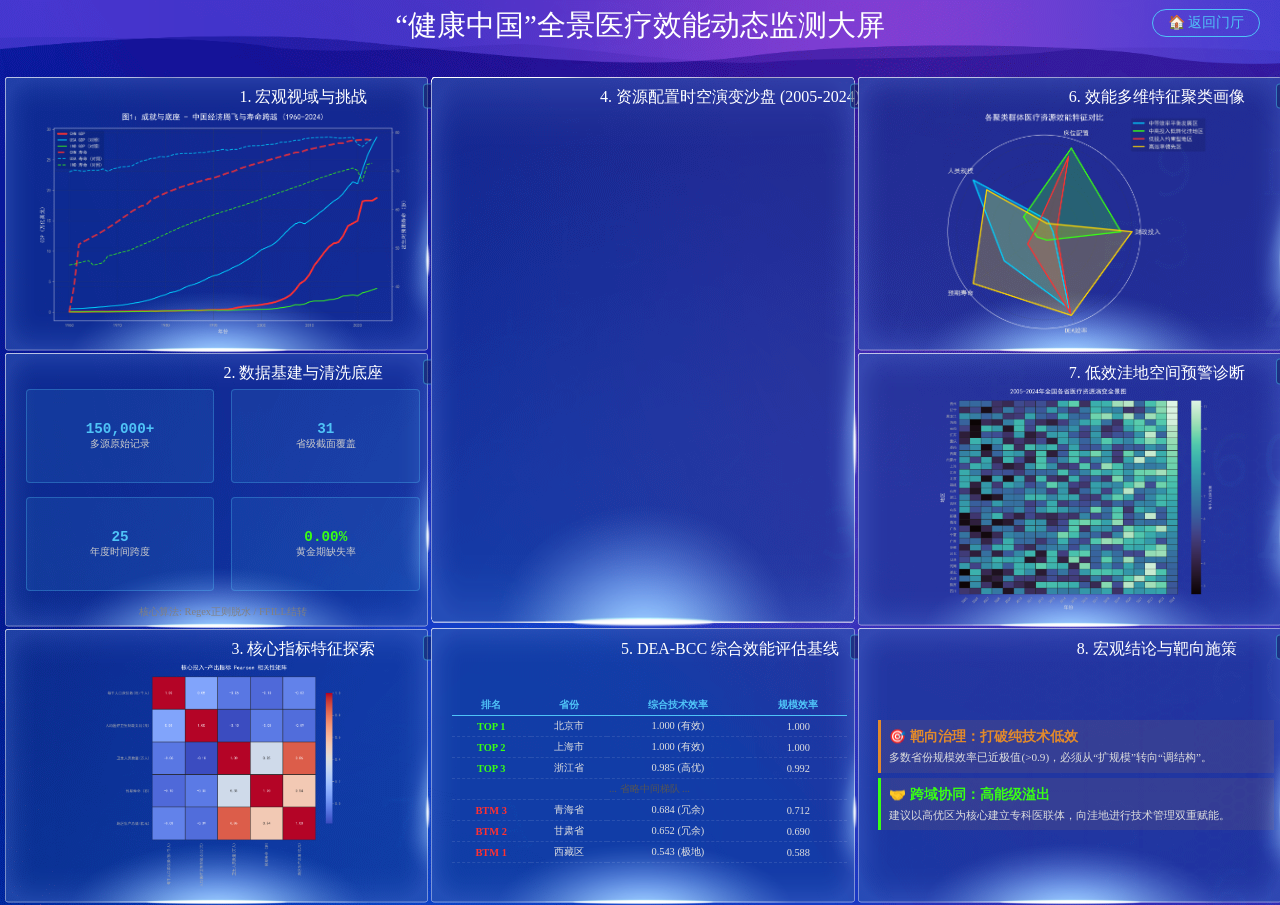
==== commit a8eb4719: "Update dashboard.html" ====
--- a/dashboard.html
+++ b/dashboard.html
@@ -7,7 +7,7 @@
     <style>
         /* 隐藏网页默认滚动条，大屏录制更纯粹 */
         ::-webkit-scrollbar { width: 0px; background: transparent; }
-        body { -ms-overflow-style: none; scrollbar-width: none; }
+        body { -ms-overflow-style: none;  /* IE and Edge */ scrollbar-width: none;  /* Firefox */ }
 
         /* 强制锁定所有面板，绝对禁止溢出 */
         .panel {
@@ -19,33 +19,33 @@
             box-sizing: border-box;
         }
         
-        /* 🌟 终极修复：标题绝对居中，为按钮提供定位基准 */
+        /* 标题绝对居中，为按钮提供定位基准 */
         .title {
-            position: relative; /* 核心：让按钮知道以谁为基准靠右 */
-            text-align: center; /* 核心：让标题文字永远居中 */
+            position: relative; 
+            text-align: center; 
             flex-shrink: 0; 
             z-index: 10;
             width: 100%;
             box-sizing: border-box;
-            padding: 8px 0; /* 留出呼吸空间 */
+            padding: 6px 0; /* 稍微减小标题的上下边距，给下方图表留出空间 */
         }
         .title label {
             display: inline-block;
             white-space: nowrap; 
             overflow: hidden;
             text-overflow: ellipsis; 
-            max-width: 70%; /* 防止文字太长盖住按钮 */
+            max-width: 70%; 
             vertical-align: middle;
             margin: 0;
             line-height: 1;
         }
 
-        /* 🌟 终极修复：下钻按钮绝对定位钉在右侧 */
+        /* 下钻按钮绝对定位钉在右侧 */
         .drill-btn { 
             position: absolute;
-            right: 15px; /* 距离右侧的固定距离 */
+            right: 15px; 
             top: 50%;
-            transform: translateY(-50%); /* 无论标题多高，永远垂直居中 */
+            transform: translateY(-50%); 
             font-size: 11px; 
             color: #4fc3f7; 
             text-decoration: none; 
@@ -59,7 +59,7 @@
         }
         .drill-btn:hover { background: #4fc3f7; color: #0b1c57; box-shadow: 0 0 10px #4fc3f7; }
 
-        /* 右上角返回主页按钮（也改用垂直居中算法） */
+        /* 右上角返回主页按钮 */
         .home-btn { 
             position: absolute; 
             right: 20px; 
@@ -88,33 +88,30 @@
             padding: 5px !important; 
             box-sizing: border-box;
         }
-        .chart img {
-            max-width: 95%;
-            max-height: 95%;
-            object-fit: contain;
-        }
-        iframe {
-            display: block;
-            width: 100%;
-            height: 100%;
-            border: none;
-            outline: none;
-        }
-
-        /* 修复模块2：按比例缩小数据看板 */
+        .chart img { max-width: 95%; max-height: 95%; object-fit: contain; }
+        iframe { display: block; width: 100%; height: 100%; border: none; outline: none; }
+
+        /* 数据看板 */
         .data-stat-box { display: flex; flex-wrap: wrap; width: 100%; height: 100%; gap: 5px; justify-content: space-around; align-items: center; padding: 5px; box-sizing: border-box;}
         .data-stat-item { background: rgba(79, 195, 247, 0.1); border: 1px solid rgba(79, 195, 247, 0.3); border-radius: 4px; padding: 2px; text-align: center; width: 45%; height: 42%; display: flex; flex-direction: column; justify-content: center; }
         .data-stat-item h3 { color: #4fc3f7; margin: 0; font-size: 1.1em; font-family: monospace;}
         .data-stat-item p { color: #ccc; font-size: 0.65em; margin: 0; }
 
-        /* 修复模块5：按比例缩小 DEA 排行榜单 */
-        .dea-table { width: 98%; border-collapse: collapse; font-size: 0.75em; color: #E0E0E0; text-align: center; margin-top: 0; }
-        .dea-table th { border-bottom: 1px solid #4fc3f7; color: #4fc3f7; padding: 6px 4px; }
-        .dea-table td { padding: 6px 4px; border-bottom: 1px dashed rgba(255,255,255,0.1); }
+        /* 🌟 核心修改：极致压缩 DEA 排行榜单，杜绝重叠 */
+        .dea-table { 
+            width: 95%; /* 稍微收窄一点 */
+            border-collapse: collapse; 
+            font-size: 0.65em; /* 进一步缩小字号 */
+            color: #E0E0E0; 
+            text-align: center; 
+            margin-top: 8px; /* 强制往下推，远离标题栏 */
+        }
+        .dea-table th { border-bottom: 1px solid #4fc3f7; color: #4fc3f7; padding: 3px 2px; } /* 压缩表头高度 */
+        .dea-table td { padding: 3px 2px; border-bottom: 1px dashed rgba(255,255,255,0.1); } /* 压缩单元格高度 */
         .rank-top { color: #39FF14; font-weight: bold; }
         .rank-bottom { color: #FF3131; font-weight: bold; }
 
-        /* 修复模块8：缩小战略看板避免溢出 */
+        /* 战略看板 */
         .policy-card { background: rgba(226, 138, 43, 0.1); border-left: 3px solid #e28a2b; padding: 8px; margin-bottom: 5px; width: 95%; text-align: left; box-sizing: border-box;}
         .policy-card h4 { color: #e28a2b; margin: 0 0 4px 0; font-size: 0.85em; }
         .policy-card p { color: #ddd; font-size: 0.7em; margin: 0; line-height: 1.3; }
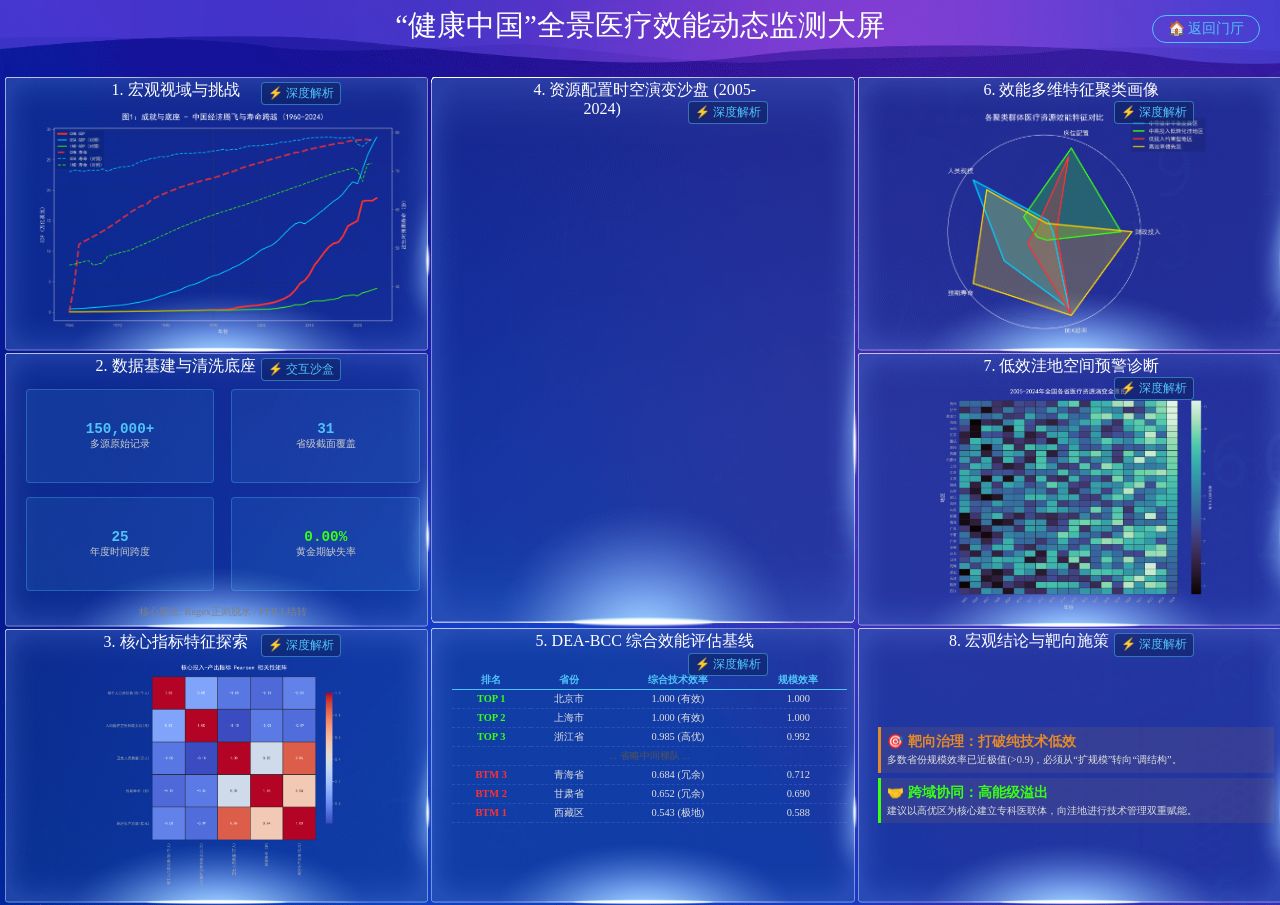
==== commit f95a8bd0: "Update dashboard.html" ====
--- a/dashboard.html
+++ b/dashboard.html
@@ -7,9 +7,9 @@
     <style>
         /* 隐藏网页默认滚动条，大屏录制更纯粹 */
         ::-webkit-scrollbar { width: 0px; background: transparent; }
-        body { -ms-overflow-style: none;  /* IE and Edge */ scrollbar-width: none;  /* Firefox */ }
-
-        /* 强制锁定所有面板，绝对禁止溢出 */
+        body { -ms-overflow-style: none; scrollbar-width: none; }
+
+        /* 🌟 核心修复1：强制锁定所有面板，绝对禁止溢出 */
         .panel {
             display: flex;
             flex-direction: column;
@@ -18,65 +18,11 @@
             overflow: hidden; 
             box-sizing: border-box;
         }
-        
-        /* 标题绝对居中，为按钮提供定位基准 */
         .title {
-            position: relative; 
-            text-align: center; 
-            flex-shrink: 0; 
+            flex-shrink: 0; /* 保护标题不被挤压 */
             z-index: 10;
-            width: 100%;
-            box-sizing: border-box;
-            padding: 6px 0; /* 稍微减小标题的上下边距，给下方图表留出空间 */
-        }
-        .title label {
-            display: inline-block;
-            white-space: nowrap; 
-            overflow: hidden;
-            text-overflow: ellipsis; 
-            max-width: 70%; 
-            vertical-align: middle;
-            margin: 0;
-            line-height: 1;
-        }
-
-        /* 下钻按钮绝对定位钉在右侧 */
-        .drill-btn { 
-            position: absolute;
-            right: 15px; 
-            top: 50%;
-            transform: translateY(-50%); 
-            font-size: 11px; 
-            color: #4fc3f7; 
-            text-decoration: none; 
-            border: 1px solid rgba(79, 195, 247, 0.5); 
-            padding: 2px 8px; 
-            border-radius: 4px; 
-            background: rgba(11, 28, 87, 0.5); 
-            transition: all 0.3s; 
-            white-space: nowrap;
-            z-index: 20;
-        }
-        .drill-btn:hover { background: #4fc3f7; color: #0b1c57; box-shadow: 0 0 10px #4fc3f7; }
-
-        /* 右上角返回主页按钮 */
-        .home-btn { 
-            position: absolute; 
-            right: 20px; 
-            top: 50%; 
-            transform: translateY(-50%);
-            color: #4fc3f7; 
-            text-decoration: none; 
-            font-size: 14px; 
-            border: 1px solid #4fc3f7; 
-            padding: 4px 15px; 
-            border-radius: 20px; 
-            transition: 0.3s; 
-            z-index: 999;
-        }
-        .home-btn:hover { background: #4fc3f7; color: #0b1c57; box-shadow: 0 0 15px rgba(79, 195, 247, 0.6); }
-
-        /* 图表容器自适应剩余空间 */
+        }
+        /* 🌟 核心修复2：图表容器自适应剩余空间 */
         .chart {
             flex: 1; 
             width: 100%;
@@ -84,37 +30,57 @@
             flex-direction: column;
             justify-content: center;
             align-items: center;
-            overflow: hidden; 
-            padding: 5px !important; 
+            overflow: hidden; /* 裁剪所有越界内容 */
+            padding: 5px !important; /* 缩小内边距留出空间 */
             box-sizing: border-box;
         }
-        .chart img { max-width: 95%; max-height: 95%; object-fit: contain; }
-        iframe { display: block; width: 100%; height: 100%; border: none; outline: none; }
-
-        /* 数据看板 */
+        .chart img {
+            max-width: 95%;
+            max-height: 95%;
+            object-fit: contain;
+        }
+        /* 🌟 核心修复3：强行把地图 iframe 锁死在框内 */
+        iframe {
+            display: block;
+            width: 100%;
+            height: 100%;
+            border: none;
+            outline: none;
+        }
+
+        /* 大屏内部的下钻小按钮 */
+        .drill-btn { float: right; font-size: 12px; color: #4fc3f7; text-decoration: none; border: 1px solid rgba(79, 195, 247, 0.5); padding: 1px 6px; border-radius: 4px; background: rgba(11, 28, 87, 0.5); transition: all 0.3s; margin-top: 2px; margin-right: 5px; }
+        .drill-btn:hover { background: #4fc3f7; color: #0b1c57; box-shadow: 0 0 10px #4fc3f7; }
+
+        /* 右上角返回主页按钮 */
+        .home-btn { position: absolute; right: 20px; top: 15px; color: #4fc3f7; text-decoration: none; font-size: 14px; border: 1px solid #4fc3f7; padding: 4px 15px; border-radius: 20px; transition: 0.3s; z-index: 999;}
+        .home-btn:hover { background: #4fc3f7; color: #0b1c57; box-shadow: 0 0 15px rgba(79, 195, 247, 0.6); }
+
+        /* 🌟 修复模块2：按比例缩小数据看板 */
         .data-stat-box { display: flex; flex-wrap: wrap; width: 100%; height: 100%; gap: 5px; justify-content: space-around; align-items: center; padding: 5px; box-sizing: border-box;}
         .data-stat-item { background: rgba(79, 195, 247, 0.1); border: 1px solid rgba(79, 195, 247, 0.3); border-radius: 4px; padding: 2px; text-align: center; width: 45%; height: 42%; display: flex; flex-direction: column; justify-content: center; }
         .data-stat-item h3 { color: #4fc3f7; margin: 0; font-size: 1.1em; font-family: monospace;}
         .data-stat-item p { color: #ccc; font-size: 0.65em; margin: 0; }
 
-        /* 🌟 核心修改：极致压缩 DEA 排行榜单，杜绝重叠 */
+        /* 🌟 核心定点修改：极致压缩 DEA 排行榜单 */
         .dea-table { 
-            width: 95%; /* 稍微收窄一点 */
+            width: 95%; 
             border-collapse: collapse; 
             font-size: 0.65em; /* 进一步缩小字号 */
             color: #E0E0E0; 
             text-align: center; 
-            margin-top: 8px; /* 强制往下推，远离标题栏 */
-        }
-        .dea-table th { border-bottom: 1px solid #4fc3f7; color: #4fc3f7; padding: 3px 2px; } /* 压缩表头高度 */
-        .dea-table td { padding: 3px 2px; border-bottom: 1px dashed rgba(255,255,255,0.1); } /* 压缩单元格高度 */
+            margin-top: 15px; /* 强行往下推，远离标题栏 */
+            margin-bottom: 5px;
+        }
+        .dea-table th { border-bottom: 1px solid #4fc3f7; color: #4fc3f7; padding: 2px; } /* 压缩表头高度 */
+        .dea-table td { padding: 2px; border-bottom: 1px dashed rgba(255,255,255,0.1); } /* 压缩单元格高度 */
         .rank-top { color: #39FF14; font-weight: bold; }
         .rank-bottom { color: #FF3131; font-weight: bold; }
 
-        /* 战略看板 */
-        .policy-card { background: rgba(226, 138, 43, 0.1); border-left: 3px solid #e28a2b; padding: 8px; margin-bottom: 5px; width: 95%; text-align: left; box-sizing: border-box;}
-        .policy-card h4 { color: #e28a2b; margin: 0 0 4px 0; font-size: 0.85em; }
-        .policy-card p { color: #ddd; font-size: 0.7em; margin: 0; line-height: 1.3; }
+        /* 🌟 修复模块8：缩小战略看板避免溢出 */
+        .policy-card { background: rgba(226, 138, 43, 0.1); border-left: 3px solid #e28a2b; padding: 6px; margin-bottom: 5px; width: 95%; text-align: left; box-sizing: border-box;}
+        .policy-card h4 { color: #e28a2b; margin: 0 0 3px 0; font-size: 0.85em; }
+        .policy-card p { color: #ddd; font-size: 0.65em; margin: 0; line-height: 1.2; }
     </style>
 </head>
 <body class="fill-parent"
@@ -190,7 +156,7 @@
                 <label>5. DEA-BCC 综合效能评估基线</label>
                 <a href="detail_5.html" class="drill-btn">⚡ 深度解析</a>
             </div>
-			<div class="chart">
+			<div class="chart" style="justify-content: flex-start;">
                 <table class="dea-table">
                     <tr><th>排名</th><th>省份</th><th>综合技术效率</th><th>规模效率</th></tr>
                     <tr><td class="rank-top">TOP 1</td><td>北京市</td><td>1.000 (有效)</td><td>1.000</td></tr>
